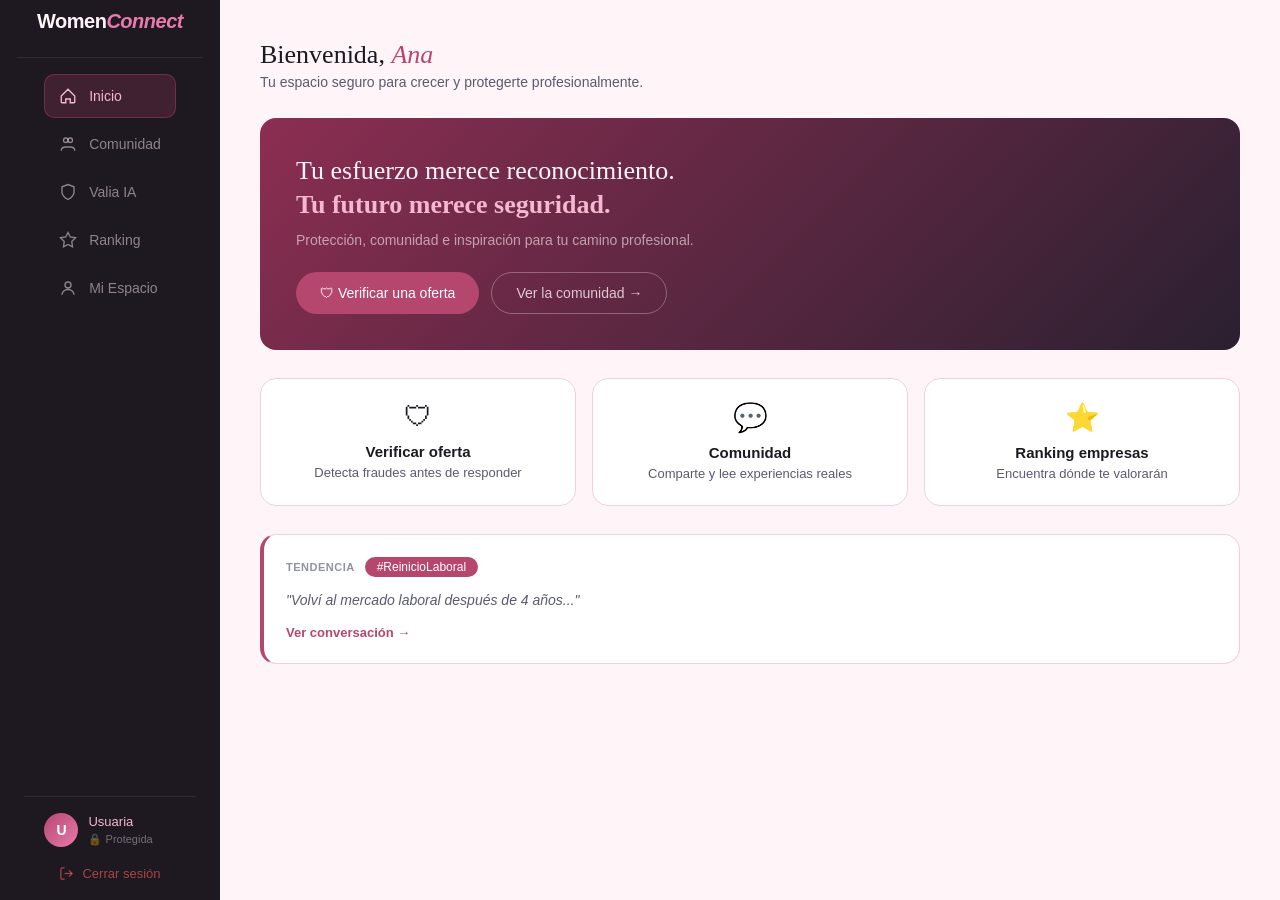
==== home.html @ b3ead6d2 "Uniendo todo" ====
<!DOCTYPE html>
<html lang="es">
<head>
  <meta charset="UTF-8">
  <meta name="viewport" content="width=device-width, initial-scale=1.0">
  <title>WomenConnect — Inicio</title>
  <link rel="stylesheet" href="css/styles.css">
  <link rel="stylesheet" href="css/home.css">
</head>
<body>

  <div class="topbar">
    <div class="topbar-logo">Women<em>Connect</em></div>
    <button class="btn-menu" onclick="abrirMenu()">
      <svg width="22" height="22" viewBox="0 0 24 24" fill="none" stroke="currentColor" stroke-width="2">
        <line x1="3" y1="6" x2="21" y2="6"/><line x1="3" y1="12" x2="21" y2="12"/><line x1="3" y1="18" x2="21" y2="18"/>
      </svg>
    </button>
  </div>

    <div class="menu-movil" id="menu-movil">
    <nav>
        <a href="home.html" class="nav-link activo">
        <svg width="20" height="20" viewBox="0 0 24 24" fill="none" stroke="currentColor" stroke-width="1.8"><path d="M3 12L12 3L21 12V20a1 1 0 0 1-1 1h-5v-5H9v5H4a1 1 0 0 1-1-1V12z"/></svg>
        Inicio
        </a>
        <a href="community.html" class="nav-link">
        <svg width="20" height="20" viewBox="0 0 24 24" fill="none" stroke="currentColor" stroke-width="1.8"><circle cx="9" cy="7" r="3"/><circle cx="15" cy="7" r="3"/><path d="M3 21c0-3 2.7-5 6-5h6c3.3 0 6 2 6 5"/></svg>
        Comunidad
        </a>
        <a href="valia.html" class="nav-link">
        <svg width="20" height="20" viewBox="0 0 24 24" fill="none" stroke="currentColor" stroke-width="1.8"><path d="M12 22s8-4 8-10V5l-8-3-8 3v7c0 6 8 10 8 10z"/></svg>
        Valia IA
        </a>
        <a href="ranking.html" class="nav-link">
        <svg width="20" height="20" viewBox="0 0 24 24" fill="none" stroke="currentColor" stroke-width="1.8"><path d="M12 2l3 6 7 1-5 5 1 7-6-3-6 3 1-7-5-5 7-1z"/></svg>
        Ranking
        </a>
        <a href="profile.html" class="nav-link">
        <svg width="20" height="20" viewBox="0 0 24 24" fill="none" stroke="currentColor" stroke-width="1.8"><circle cx="12" cy="8" r="4"/><path d="M4 21c0-4 3.6-7 8-7s8 3 8 7"/></svg>
        Mi Espacio
        </a>
        
        <a href="index.html" class="btn-salir" style="margin-top: 30px; text-decoration: none; display: flex; align-items: center; gap: 10px;">
         <svg width="20" height="20" viewBox="0 0 24 24" fill="none" stroke="currentColor" stroke-width="2"><path d="M9 21H5a2 2 0 0 1-2-2V5a2 2 0 0 1 2-2h4"/><polyline points="16 17 21 12 16 7"/><line x1="21" y1="12" x2="9" y2="12"/></svg>
         Cerrar sesión
         </a>
    </nav>
    </div>

  <div class="layout">
    <aside class="sidebar">
      <div class="sidebar-logo"><span>Women<em>Connect</em></span></div>
      
      <nav>
        <a href="home.html" class="nav-link activo">
          <svg viewBox="0 0 24 24" fill="none" stroke="currentColor" stroke-width="1.8"><path d="M3 12L12 3L21 12V20a1 1 0 0 1-1 1h-5v-5H9v5H4a1 1 0 0 1-1-1V12z"/></svg>
          Inicio
        </a>
        <a href="community.html" class="nav-link">
          <svg viewBox="0 0 24 24" fill="none" stroke="currentColor" stroke-width="1.8"><circle cx="9" cy="7" r="3"/><circle cx="15" cy="7" r="3"/><path d="M3 21c0-3 2.7-5 6-5h6c3.3 0 6 2 6 5"/></svg>
          Comunidad
        </a>
        <a href="valia.html" class="nav-link">
          <svg viewBox="0 0 24 24" fill="none" stroke="currentColor" stroke-width="1.8"><path d="M12 22s8-4 8-10V5l-8-3-8 3v7c0 6 8 10 8 10z"/></svg>
          Valia IA
        </a>
        <a href="ranking.html" class="nav-link">
          <svg viewBox="0 0 24 24" fill="none" stroke="currentColor" stroke-width="1.8"><path d="M12 2l3 6 7 1-5 5 1 7-6-3-6 3 1-7-5-5 7-1z"/></svg>
          Ranking
        </a>
        <a href="profile.html" class="nav-link">
          <svg viewBox="0 0 24 24" fill="none" stroke="currentColor" stroke-width="1.8"><circle cx="12" cy="8" r="4"/><path d="M4 21c0-4 3.6-7 8-7s8 3 8 7"/></svg>
          Mi Espacio
        </a>
      </nav>

      <div class="sidebar-footer">
        <div class="sidebar-usuario">
          <div class="avatar" id="avatar-letra">U</div>
          <div class="usuario-info">
            <span id="nombre-usuario">Usuaria</span>
            <small>🔒 Protegida</small>
          </div>
        </div>
        <a href="index.html" class="btn-salir" style="text-decoration: none;">
          <svg width="15" height="15" viewBox="0 0 24 24" fill="none" stroke="currentColor" stroke-width="2"><path d="M9 21H5a2 2 0 0 1-2-2V5a2 2 0 0 1 2-2h4"/><polyline points="16 17 21 12 16 7"/><line x1="21" y1="12" x2="9" y2="12"/></svg>
          Cerrar sesión
        </a>
      </div>
    </aside>

    <main class="contenido animar">
      <div class="pagina-titulo">
        <h1>Bienvenida, <em id="saludo-nombre">Ana</em> </h1>
        <p>Tu espacio seguro para crecer y protegerte profesionalmente.</p>
      </div>

      <div class="card-hero">
        <h2>Tu esfuerzo merece reconocimiento.<br><strong>Tu futuro merece seguridad.</strong></h2>
        <p>Protección, comunidad e inspiración para tu camino profesional.</p>
        <div class="hero-botones">
          <a href="valia.html" class="btn-hero">🛡 Verificar una oferta</a>
          <a href="community.html" class="btn-hero-outline">Ver la comunidad →</a>
        </div>
      </div>

      <div class="grid-3 home-grid">
        <a href="valia.html" class="card quick-card">
          <div class="card-icon">🛡</div>
          <div class="card-title">Verificar oferta</div>
          <div class="card-desc">Detecta fraudes antes de responder</div>
        </a>

        <a href="community.html" class="card quick-card">
          <div class="card-icon">💬</div>
          <div class="card-title">Comunidad</div>
          <div class="card-desc">Comparte y lee experiencias reales</div>
        </a>

        <a href="ranking.html" class="card quick-card">
          <div class="card-icon">⭐</div>
          <div class="card-title">Ranking empresas</div>
          <div class="card-desc">Encuentra dónde te valorarán</div>
        </a>
      </div>

      <div class="card trending-card">
        <div class="trending-header">
          <span class="trending-label">Tendencia</span>
          <span class="hashtag">#ReinicioLaboral</span>
        </div>
        <p class="trending-text">
          "Volví al mercado laboral después de 4 años..."
        </p>
        <a href="community.html" class="trending-link">Ver conversación →</a>
      </div>
    </main>
  </div>

  <div id="toast"></div>

  <script src="js/main.js"></script>
  <script src="js/home.js"></script>
</body>
</html>
---- css/styles.css ----
/* =============================================
   WomenConnect — styles.css
   CSS compartido por todas las páginas
   ============================================= */

/* ---------- VARIABLES DE COLOR ---------- */
:root {
  --rosa-claro:    #FFF5F8;
  --rosa-suave:    #F5B8D0;
  --rosa-medio:    #E87AAE;
  --rosa-fuerte:   #B5476E;
  --rosa-oscuro:   #8C2E52;

  --fondo:         #FFF5F8;
  --blanco:        #FFFFFF;
  --borde:         #F0D0DC;
  --borde-fuerte:  #E0A0BC;

  --texto:         #1A1A22;
  --texto-gris:    #5A5A70;
  --texto-muted:   #9090AA;

  --sidebar-fondo: #1E1820;
  --card-oscura:   #2A2030;

  --verde:         #1A9E6A;
  --verde-fondo:   #E8F7F0;
  --amarillo:      #C47F1A;
  --rojo:          #C83050;
  --rojo-fondo:    #FDE8EC;

  --radio:         16px;
  --radio-sm:      10px;
  --sombra:        0 2px 12px rgba(181,71,110,0.10);
  --transicion:    all 0.25s ease;
}

/* ---------- RESET BÁSICO ---------- */
* {
  margin: 0;
  padding: 0;
  box-sizing: border-box;
}

body {
  font-family: 'Segoe UI', Arial, sans-serif;
  background: var(--fondo);
  color: var(--texto);
  min-height: 100vh;
}

a {
  text-decoration: none;
  color: inherit;
}

button {
  cursor: pointer;
  font-family: inherit;
}

/* ---------- LAYOUT PRINCIPAL (sidebar + contenido) ---------- */
.layout {
  display: flex;
  min-height: 100vh;
}

/* ---------- SIDEBAR ---------- */
.sidebar {
  width: 220px;
  background: var(--sidebar-fondo);
  display: flex;
  flex-direction: column;
  padding: 24px 0;
  position: fixed;
  top: 0;
  left: 0;
  height: 100vh;
  z-index: 100;
}

.sidebar-logo {
  padding: 0 20px 24px 20px;
  border-bottom: 1px solid rgba(255,255,255,0.08);
  margin-bottom: 16px;
}

.sidebar-logo span {
  font-size: 20px;
  font-weight: 700;
  color: #FFF5F8;
  letter-spacing: -0.5px;
}

.sidebar-logo span em {
  color: var(--rosa-medio);
  font-style: italic;
}

.sidebar nav {
  flex: 1;
  display: flex;
  flex-direction: column;
  gap: 4px;
  padding: 0 12px;
}

.nav-link {
  display: flex;
  align-items: center;
  gap: 12px;
  padding: 12px 14px;
  border-radius: var(--radio-sm);
  color: rgba(255,240,245,0.5);
  font-size: 14px;
  font-weight: 500;
  transition: var(--transicion);
  border: 1px solid transparent;
}

.nav-link:hover {
  background: rgba(255,255,255,0.07);
  color: rgba(255,240,245,0.9);
}

.nav-link.activo {
  background: rgba(181,71,110,0.22);
  border-color: rgba(181,71,110,0.4);
  color: var(--rosa-suave);
}

.nav-link svg {
  width: 18px;
  height: 18px;
  flex-shrink: 0;
}

.sidebar-footer {
  padding: 16px 20px 0 20px;
  border-top: 1px solid rgba(255,255,255,0.08);
  margin-top: 16px;
}

.sidebar-usuario {
  display: flex;
  align-items: center;
  gap: 10px;
}

.avatar {
  width: 34px;
  height: 34px;
  border-radius: 50%;
  background: linear-gradient(135deg, var(--rosa-fuerte), var(--rosa-medio));
  display: flex;
  align-items: center;
  justify-content: center;
  font-size: 14px;
  font-weight: 700;
  color: white;
  flex-shrink: 0;
}

.usuario-info span {
  display: block;
  font-size: 13px;
  font-weight: 500;
  color: var(--rosa-suave);
}

.usuario-info small {
  font-size: 11px;
  color: rgba(255,240,245,0.4);
}

.btn-salir {
  display: flex;
  align-items: center;
  gap: 8px;
  margin-top: 10px;
  padding: 8px 14px;
  border-radius: var(--radio-sm);
  background: none;
  border: 1px solid transparent;
  color: rgba(255,100,100,0.6);
  font-size: 13px;
  width: 100%;
  transition: var(--transicion);
}

.btn-salir:hover {
  background: rgba(255,100,100,0.1);
  border-color: rgba(255,100,100,0.3);
}

/* ---------- CONTENIDO PRINCIPAL ---------- */
.contenido {
  margin-left: 220px; /* Ancho de tu sidebar */
  flex: 1;
  padding: 40px;
  width: calc(100% - 220px); /* Asegura que ocupe el resto del ancho */
  max-width: 1200px; /* Aumentamos el límite para que respire mejor */
  margin-right: auto; /* Centra el bloque si la pantalla es gigante */
}

/* ---------- TOPBAR (barra de arriba en móvil) ---------- */
.topbar {
  display: none;
  position: fixed;
  top: 0;
  left: 0;
  right: 0;
  height: 56px;
  background: var(--blanco);
  border-bottom: 1px solid var(--borde);
  align-items: center;
  justify-content: space-between;
  padding: 0 16px;
  z-index: 200;
}

/* --- Estilo Simplificado del Logo --- */

/* --- Arreglo para que el logo no se ensanche en PC --- */
/* Estilo simple para el logo */
/* --- ESTILO DE LOGO SIMPLIFICADO Y CENTRADO (SIN IMPORANT) --- */

/* 1. Ajuste del contenedor padre (Sidebar) */
.sidebar {
    /* Aseguramos que el sidebar no tenga un padding que asfixie al logo */
    padding: 10px ; 
    display: flex;
    flex-direction: column;
    align-items: center; /* Esto ayuda a centrar todo el contenido */
}

/* Una sola orden para agrandar el logo sin que se deforme */
.sidebar img {
    width: 180px ; /* Cámbialo a 250px si lo quieres más grande aún */
    height: auto ;  /* Mantiene la forma perfecta */
    margin: 0 auto 30px auto; 
    display: block;
}

/* 2. Imagen de la Topbar (Menú móvil) */
.topbar-logo img {
    height: 35px; 
    width: auto;
    display: block;
    margin: 0 auto;
}


.btn-menu {
  background: none;
  border: none;
  padding: 6px;
  color: var(--texto-gris);
}

/* ---------- MENÚ MÓVIL (se muestra cuando se abre) ---------- */
.menu-movil {
  display: none;
  position: fixed;
  top: 56px;
  left: 0;
  right: 0;
  bottom: 0;
  background: var(--sidebar-fondo);
  z-index: 150;
  padding: 20px 16px;
  flex-direction: column;
  gap: 8px;
}

.menu-movil.abierto {
  display: flex;
}

/* ---------- TÍTULO DE PÁGINA ---------- */
.pagina-titulo {
  margin-bottom: 28px;
}

.pagina-titulo h1 {
  font-size: 26px;
  font-weight: 400;
  color: var(--texto);
  font-family: Georgia, serif;
  margin-bottom: 4px;
}

.pagina-titulo h1 em {
  font-style: italic;
  color: var(--rosa-fuerte);
}

.pagina-titulo p {
  font-size: 14px;
  color: var(--texto-gris);
}

/* ---------- BOTONES ---------- */
.btn-principal {
  background: var(--rosa-fuerte);
  color: white;
  border: none;
  border-radius: 50px;
  padding: 11px 24px;
  font-size: 14px;
  font-weight: 500;
  display: inline-flex;
  align-items: center;
  gap: 8px;
  transition: var(--transicion);
}

.btn-principal:hover {
  background: var(--rosa-medio);
  box-shadow: 0 4px 16px rgba(181,71,110,0.3);
}

.btn-outline {
  background: white;
  color: var(--rosa-fuerte);
  border: 1.5px solid var(--rosa-fuerte);
  border-radius: 50px;
  padding: 10px 22px;
  font-size: 14px;
  transition: var(--transicion);
}

.btn-outline:hover {
  background: var(--rosa-fuerte);
  color: white;
}

/* ---------- CARDS ---------- */
.card {
  background: var(--blanco);
  border: 1px solid var(--borde);
  border-radius: var(--radio);
  padding: 22px;
  transition: var(--transicion);
}

.card:hover {
  border-color: var(--borde-fuerte);
  box-shadow: var(--sombra);
}

/* ---------- CARD HÉROE (oscura) ---------- */
.card-hero {
  background: linear-gradient(135deg, var(--rosa-oscuro), var(--card-oscura));
  border-radius: var(--radio);
  padding: 36px;
  margin-bottom: 28px;
  color: white;
  position: relative;
  overflow: hidden;
}

.card-hero h2 {
  font-family: Georgia, serif;
  font-size: 26px;
  font-weight: 300;
  line-height: 1.3;
  margin-bottom: 10px;
  color: #FFF5F8;
}

.card-hero h2 strong {
  font-weight: 700;
  color: var(--rosa-suave);
}

.card-hero p {
  font-size: 14px;
  color: rgba(255,240,245,0.6);
  margin-bottom: 24px;
}

.hero-botones {
  display: flex;
  gap: 12px;
  flex-wrap: wrap;
}

.btn-hero {
  background: var(--rosa-fuerte);
  color: white;
  border: none;
  border-radius: 50px;
  padding: 12px 24px;
  font-size: 14px;
  font-weight: 500;
  display: inline-flex;
  align-items: center;
  gap: 8px;
  transition: var(--transicion);
}

.btn-hero:hover {
  background: var(--rosa-medio);
}

.btn-hero-outline {
  background: transparent;
  color: rgba(255,240,245,0.8);
  border: 1px solid rgba(255,240,245,0.3);
  border-radius: 50px;
  padding: 12px 24px;
  font-size: 14px;
  transition: var(--transicion);
}

.btn-hero-outline:hover {
  background: rgba(255,255,255,0.1);
}

/* ---------- GRILLAS ---------- */
.grid-2 {
  display: grid;
  grid-template-columns: 1fr 1fr;
  gap: 16px;
}

.grid-3 {
  display: grid;
  grid-template-columns: 1fr 1fr 1fr;
  gap: 16px;
}

/* ---------- BADGE / ETIQUETA ---------- */
.badge {
  display: inline-block;
  background: var(--rosa-claro);
  color: var(--rosa-fuerte);
  border: 1px solid var(--borde);
  font-size: 11px;
  font-weight: 500;
  padding: 3px 10px;
  border-radius: 50px;
  margin-bottom: 10px;
}

/* ---------- POSTS DE COMUNIDAD ---------- */
.post {
  background: var(--blanco);
  border: 1px solid var(--borde);
  border-radius: var(--radio);
  padding: 22px;
  margin-bottom: 14px;
  transition: var(--transicion);
}

.post:hover {
  border-color: var(--borde-fuerte);
  box-shadow: var(--sombra);
}

.post-texto {
  font-size: 14px;
  color: var(--texto);
  line-height: 1.65;
  margin-bottom: 16px;
}

.post-pie {
  display: flex;
  justify-content: space-between;
  align-items: center;
  flex-wrap: wrap;
  gap: 8px;
}

.post-reacciones {
  display: flex;
  gap: 8px;
}

.btn-reaccion {
  display: flex;
  align-items: center;
  gap: 5px;
  font-size: 12px;
  color: var(--texto-gris);
  background: var(--rosa-claro);
  border: 1px solid var(--borde);
  border-radius: 50px;
  padding: 6px 14px;
  transition: var(--transicion);
}

.btn-reaccion:hover {
  background: var(--rosa-suave);
  border-color: var(--borde-fuerte);
}

.btn-reaccion.liked {
  background: var(--rosa-suave);
  border-color: var(--rosa-fuerte);
  color: var(--rosa-oscuro);
}

.anon-label {
  font-size: 11px;
  color: var(--texto-muted);
}

/* ---------- EMPRESA CARD ---------- */
.empresa-card {
  background: var(--blanco);
  border: 1px solid var(--borde);
  border-radius: var(--radio);
  padding: 20px 24px;
  margin-bottom: 12px;
  display: flex;
  align-items: center;
  justify-content: space-between;
  gap: 16px;
  cursor: pointer;
  transition: var(--transicion);
  text-decoration: none;
  color: inherit;
}

.empresa-card:hover {
  border-color: var(--borde-fuerte);
  background: var(--rosa-claro);
  box-shadow: var(--sombra);
}

.empresa-nombre {
  font-size: 16px;
  font-weight: 500;
  color: var(--texto);
  margin-bottom: 3px;
}

.empresa-sector {
  font-size: 12px;
  color: var(--texto-muted);
  margin-bottom: 8px;
}

.empresa-pills {
  display: flex;
  gap: 6px;
  flex-wrap: wrap;
}

.pill {
  background: var(--rosa-claro);
  border: 1px solid var(--borde);
  border-radius: 50px;
  padding: 3px 10px;
  font-size: 11px;
  color: var(--texto-gris);
}

.femscore {
  text-align: right;
  flex-shrink: 0;
}

.femscore-numero {
  font-family: Georgia, serif;
  font-size: 36px;
  font-weight: 300;
  line-height: 1;
}

.femscore-label {
  font-size: 9px;
  font-weight: 700;
  letter-spacing: 1px;
  text-transform: uppercase;
  margin-top: 2px;
}

.score-alto .femscore-numero,
.score-alto .femscore-label { color: var(--verde); }

.score-medio .femscore-numero,
.score-medio .femscore-label { color: var(--amarillo); }

.score-bajo .femscore-numero,
.score-bajo .femscore-label { color: var(--rojo); }

/* ---------- MI ESPACIO ---------- */
.mini-item {
  background: var(--blanco);
  border: 1px solid var(--borde);
  border-radius: var(--radio-sm);
  padding: 14px 16px;
  margin-bottom: 8px;
  display: flex;
  align-items: center;
  justify-content: space-between;
  cursor: pointer;
  transition: var(--transicion);
}

.mini-item:hover {
  border-color: var(--borde-fuerte);
  background: var(--rosa-claro);
}

.mini-item-izq {
  display: flex;
  align-items: center;
  gap: 12px;
}

.mini-icono {
  width: 36px;
  height: 36px;
  border-radius: 10px;
  background: var(--rosa-claro);
  display: flex;
  align-items: center;
  justify-content: center;
  font-size: 16px;
  flex-shrink: 0;
}

.mini-titulo {
  font-size: 14px;
  font-weight: 400;
  color: var(--texto);
}

.mini-sub {
  font-size: 12px;
  color: var(--texto-muted);
  margin-top: 2px;
}

.seccion-titulo {
  font-size: 14px;
  font-weight: 600;
  color: var(--texto);
  margin-bottom: 12px;
  margin-top: 24px;
}

/* ---------- TOAST (notificación) ---------- */
#toast {
  position: fixed;
  bottom: 28px;
  left: 50%;
  transform: translateX(-50%) translateY(10px);
  background: var(--sidebar-fondo);
  color: #FFF0F5;
  padding: 12px 24px;
  border-radius: 50px;
  font-size: 13px;
  opacity: 0;
  transition: all 0.3s;
  z-index: 9999;
  pointer-events: none;
  white-space: nowrap;
}

/* ---------- MODAL ---------- */
.modal-fondo {
  position: fixed;
  inset: 0;
  background: rgba(140,46,82,0.25);
  backdrop-filter: blur(6px);
  z-index: 500;
  display: flex;
  align-items: flex-end;
  justify-content: center;
  opacity: 0;
  pointer-events: none;
  transition: opacity 0.3s;
}

.modal-fondo.abierto {
  opacity: 1;
  pointer-events: all;
}

.modal-caja {
  background: var(--blanco);
  border-radius: var(--radio) var(--radio) 0 0;
  border-top: 3px solid var(--rosa-fuerte);
  padding: 28px;
  width: 100%;
  max-width: 500px;
  max-height: 80vh;
  overflow-y: auto;
  transform: translateY(20px);
  transition: transform 0.3s;
}

.modal-fondo.abierto .modal-caja {
  transform: translateY(0);
}

.modal-titulo {
  font-family: Georgia, serif;
  font-size: 20px;
  font-weight: 400;
  margin-bottom: 20px;
  color: var(--texto);
}

.campo-label {
  display: block;
  font-size: 12px;
  font-weight: 500;
  color: var(--texto-gris);
  margin-bottom: 6px;
  letter-spacing: 0.3px;
}

.campo-input,
.campo-textarea {
  width: 100%;
  background: var(--rosa-claro);
  border: 1.5px solid var(--borde);
  border-radius: var(--radio-sm);
  padding: 12px 16px;
  font-size: 14px;
  font-family: inherit;
  color: var(--texto);
  outline: none;
  transition: var(--transicion);
  margin-bottom: 16px;
}

.campo-input:focus,
.campo-textarea:focus {
  border-color: var(--rosa-fuerte);
  box-shadow: 0 0 0 3px rgba(181,71,110,0.1);
  background: white;
}

.campo-textarea {
  resize: vertical;
  min-height: 90px;
}

/* ---------- ANIMACIÓN ENTRADA ---------- */
@keyframes entrar {
  from { opacity: 0; transform: translateY(14px); }
  to   { opacity: 1; transform: translateY(0); }
}

.animar {
  animation: entrar 0.3s ease;
}

/* =============================================
   RESPONSIVE — @media queries
   ============================================= */

/* Tablet (menos de 900px) */
@media (max-width: 900px) {
  .grid-3 {
    grid-template-columns: 1fr 1fr;
  }

  .contenido {
    padding: 24px 20px;
  }
}

/* Móvil (menos de 700px) */
@media (max-width: 700px) {
  /* Ocultar sidebar en móvil */
  .sidebar {
    display: none;
  }

  /* Mostrar topbar en móvil */
  .topbar {
    display: flex;
  }

  /* El contenido empieza debajo del topbar */
  .contenido {
    margin-left: 0;
    padding: 80px 16px 24px 16px;
    max-width: 100%;
  }

  /* Grillas en 1 columna */
  .grid-2 {
    grid-template-columns: 1fr;
  }

  .grid-3 {
    grid-template-columns: 1fr;
  }

  /* Card héroe más compacta */
  .card-hero {
    padding: 24px 20px;
  }

  .card-hero h2 {
    font-size: 22px;
  }

  /* Botones del héroe en columna */
  .hero-botones {
    flex-direction: column;
  }

  .btn-hero,
  .btn-hero-outline {
    width: 100%;
    justify-content: center;
    text-align: center;
  }

  /* Empresa card en móvil */
  .empresa-card {
    flex-direction: column;
    align-items: flex-start;
  }

  .femscore {
    align-self: flex-start;
  }

  /* Título de página */
  .pagina-titulo h1 {
    font-size: 22px;
  }
}
---- css/home.css ----
/* css/home.css */

/* Grilla principal */
.home-grid {
    margin-bottom: 28px;
}

/* Tarjetas de acceso rápido */
.quick-card {
    text-decoration: none;
    display: block;
    text-align: center; /* Centramos el contenido de la card */
    transition: var(--transicion);
}

.card-icon {
    font-size: 28px; 
    margin-bottom: 10px;
}

.card-title {
    font-size: 15px; 
    font-weight: 600; 
    color: var(--texto); 
    margin-bottom: 4px;
}

.card-desc {
    font-size: 13px; 
    color: var(--texto-gris);
    line-height: 1.4;
}

/* Sección de Tendencias */
.trending-card {
    border-left: 4px solid var(--rosa-fuerte); /* Un detalle elegante */
}

.trending-header {
    display: flex; 
    align-items: center; 
    gap: 10px; 
    margin-bottom: 12px;
}

.trending-label {
    font-size: 11px;
    font-weight: 700;
    color: var(--texto-muted);
    text-transform: uppercase;
    letter-spacing: 0.5px;
}

.hashtag {
    background: var(--rosa-fuerte);
    color: white;
    font-size: 12px;
    padding: 3px 12px;
    border-radius: 50px;
    font-weight: 500;
}

.trending-text {
    font-size: 14px;
    color: var(--texto-gris);
    line-height: 1.6;
    font-style: italic;
    margin-bottom: 12px;
}

.trending-link {
    color: var(--rosa-fuerte);
    font-size: 13px;
    font-weight: 600;
    text-decoration: none;
}

.trending-link:hover {
    text-decoration: underline;
}
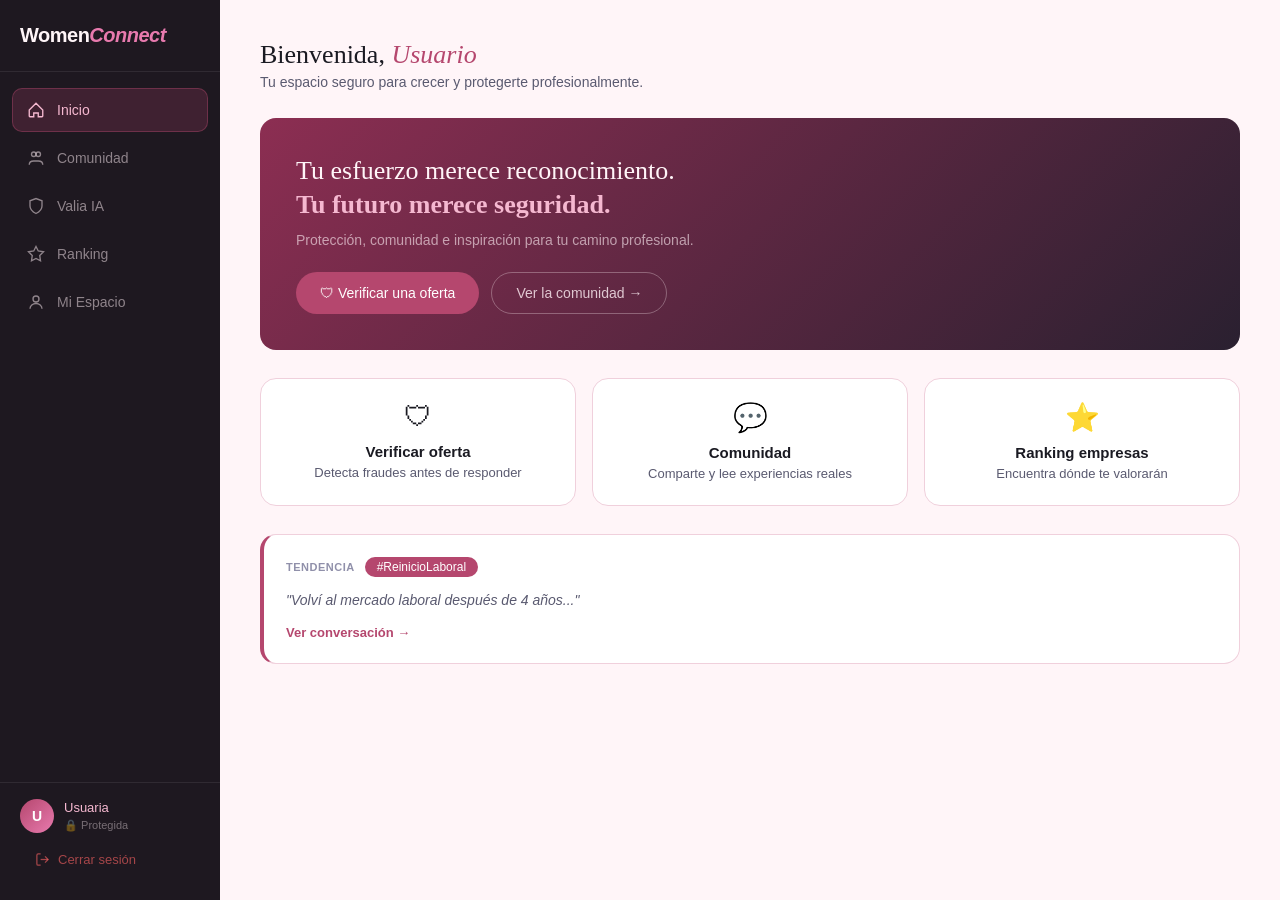
==== commit f3a9a1c4: "Mejoras" ====
--- a/home.html
+++ b/home.html
@@ -44,7 +44,7 @@
         <a href="index.html" class="btn-salir" style="margin-top: 30px; text-decoration: none; display: flex; align-items: center; gap: 10px;">
          <svg width="20" height="20" viewBox="0 0 24 24" fill="none" stroke="currentColor" stroke-width="2"><path d="M9 21H5a2 2 0 0 1-2-2V5a2 2 0 0 1 2-2h4"/><polyline points="16 17 21 12 16 7"/><line x1="21" y1="12" x2="9" y2="12"/></svg>
          Cerrar sesión
-         </a>
+        </a>
     </nav>
     </div>
 
@@ -74,7 +74,7 @@
           Mi Espacio
         </a>
       </nav>
-
+ 
       <div class="sidebar-footer">
         <div class="sidebar-usuario">
           <div class="avatar" id="avatar-letra">U</div>
@@ -92,7 +92,7 @@
 
     <main class="contenido animar">
       <div class="pagina-titulo">
-        <h1>Bienvenida, <em id="saludo-nombre">Ana</em> </h1>
+        <h1>Bienvenida, <em id="saludo-nombre">Usuario</em> </h1>
         <p>Tu espacio seguro para crecer y protegerte profesionalmente.</p>
       </div>
 
--- a/css/styles.css
+++ b/css/styles.css
@@ -63,6 +63,20 @@
 .layout {
   display: flex;
   min-height: 100vh;
+}
+
+/* ---------- SIDEBAR ---------- */
+.sidebar {
+  width: 220px;
+  background: var(--sidebar-fondo);
+  display: flex;
+  flex-direction: column;
+  padding: 24px 0;
+  position: fixed;
+  top: 0;
+  left: 0;
+  height: 100vh;
+  z-index: 100;
 }
 
 /* ---------- SIDEBAR ---------- */
@@ -219,35 +233,15 @@
   z-index: 200;
 }
 
-/* --- Estilo Simplificado del Logo --- */
-
-/* --- Arreglo para que el logo no se ensanche en PC --- */
-/* Estilo simple para el logo */
-/* --- ESTILO DE LOGO SIMPLIFICADO Y CENTRADO (SIN IMPORANT) --- */
-
-/* 1. Ajuste del contenedor padre (Sidebar) */
-.sidebar {
-    /* Aseguramos que el sidebar no tenga un padding que asfixie al logo */
-    padding: 10px ; 
-    display: flex;
-    flex-direction: column;
-    align-items: center; /* Esto ayuda a centrar todo el contenido */
-}
-
-/* Una sola orden para agrandar el logo sin que se deforme */
-.sidebar img {
-    width: 180px ; /* Cámbialo a 250px si lo quieres más grande aún */
-    height: auto ;  /* Mantiene la forma perfecta */
-    margin: 0 auto 30px auto; 
-    display: block;
-}
-
-/* 2. Imagen de la Topbar (Menú móvil) */
-.topbar-logo img {
-    height: 35px; 
-    width: auto;
-    display: block;
-    margin: 0 auto;
+.topbar-logo {
+  font-size: 18px;
+  font-weight: 700;
+  color: var(--texto);
+}
+
+.topbar-logo em {
+  color: var(--rosa-fuerte);
+  font-style: italic;
 }
 
 
